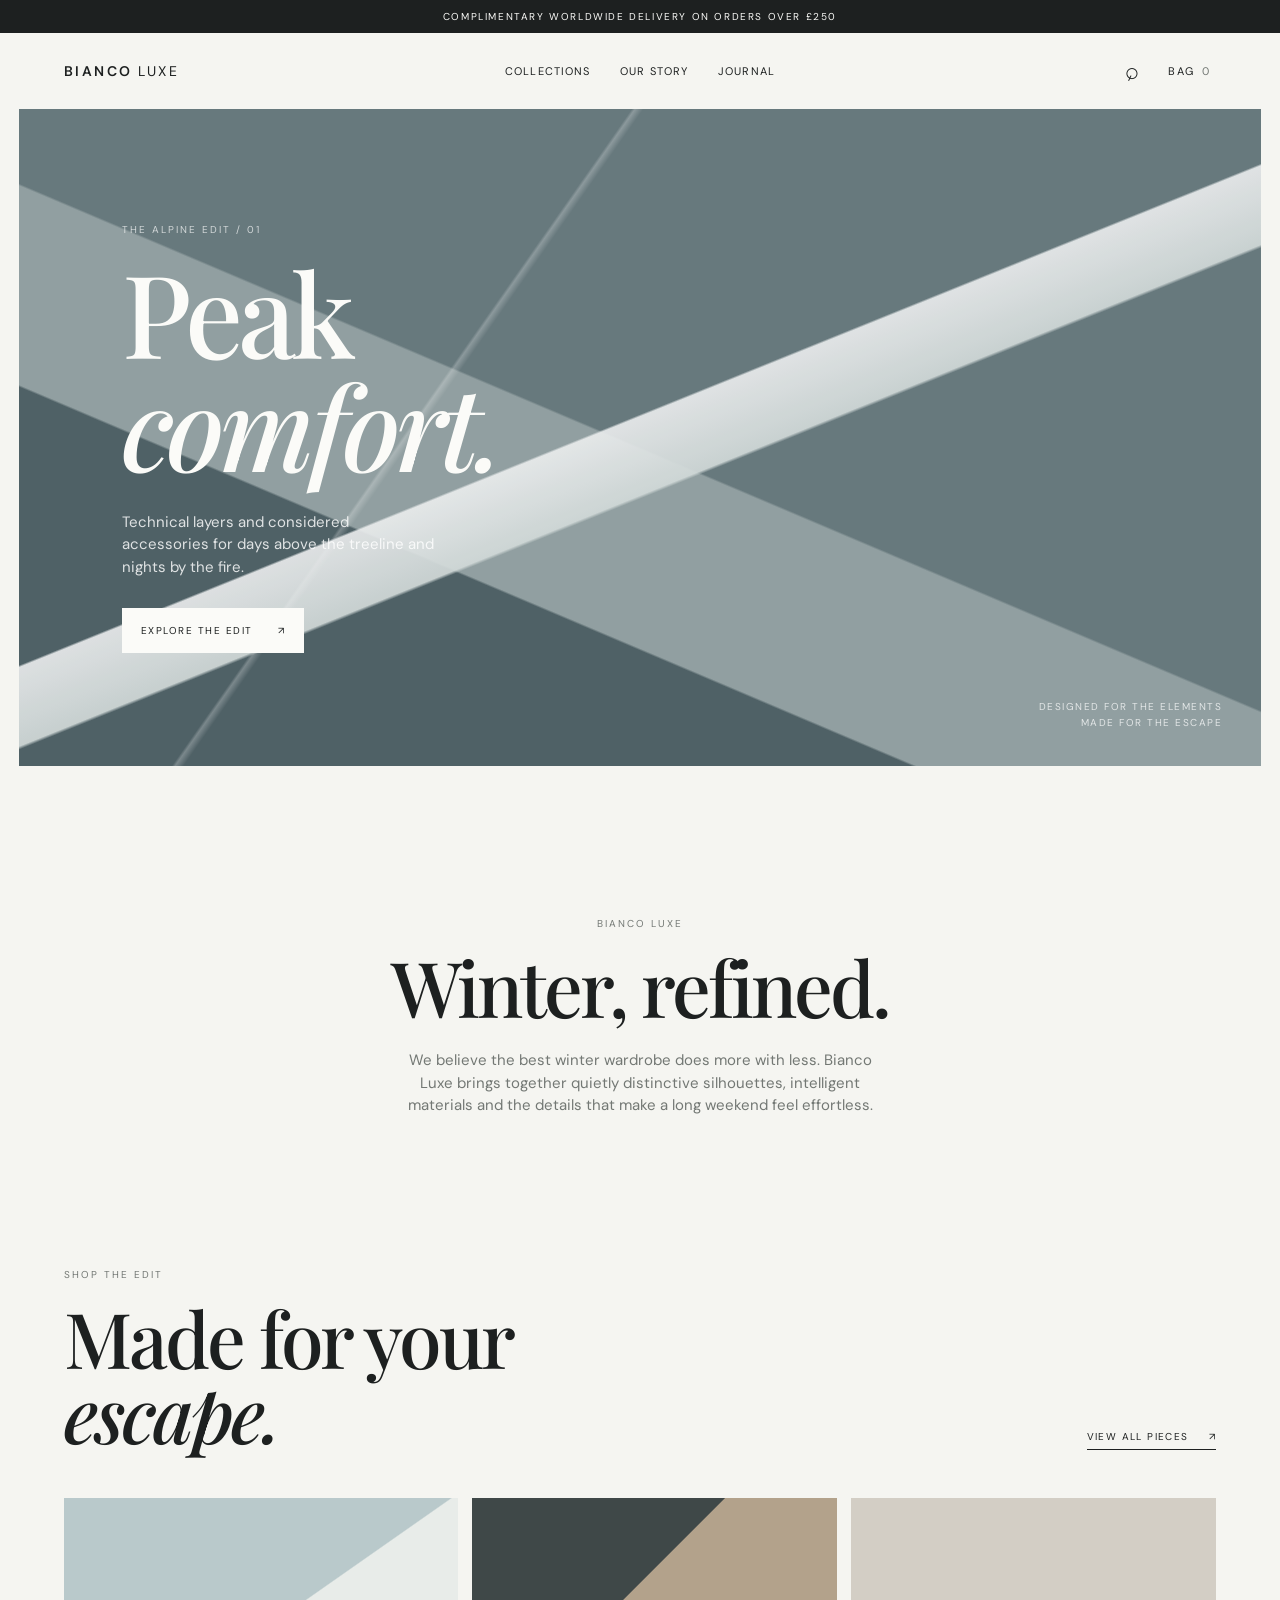
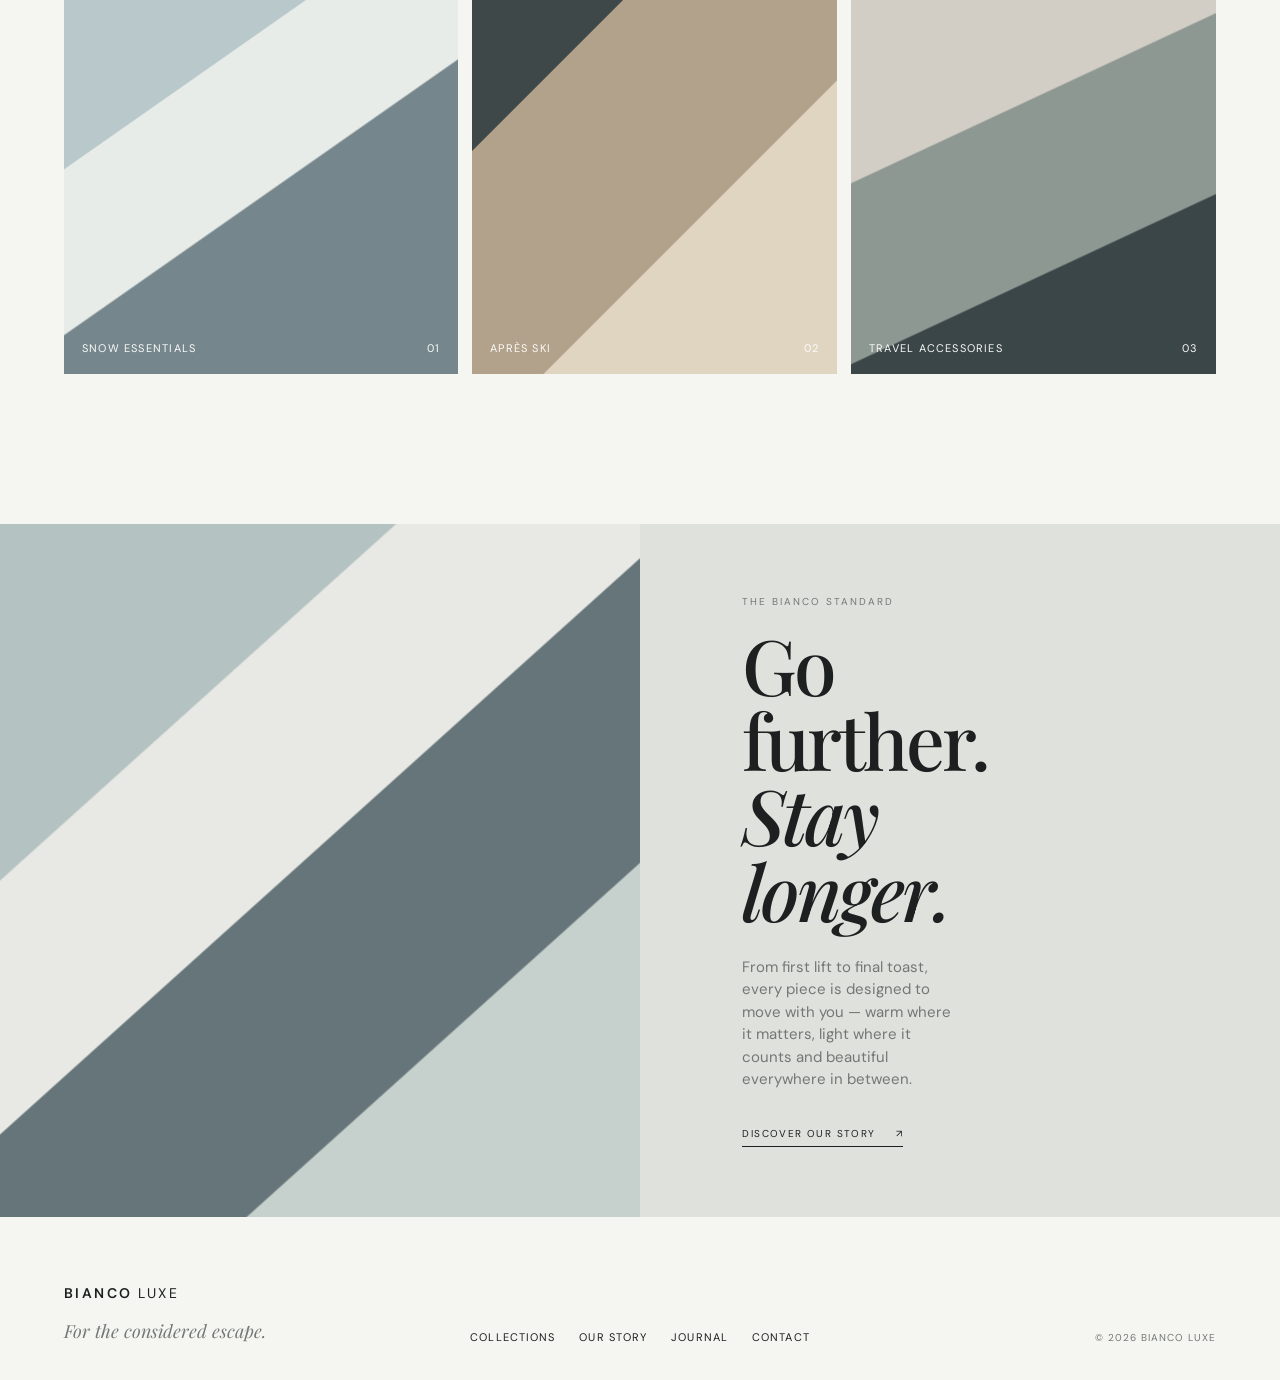
==== index.html @ 036d9ac2 "Add files via upload" ====
<!doctype html>
<html lang="en">
<head>
  <meta charset="utf-8">
  <meta name="viewport" content="width=device-width, initial-scale=1">
  <meta name="description" content="Bianco Luxe — elevated clothing and accessories for winter escapes.">
  <title>Bianco Luxe | The Alpine Edit</title>
  <link rel="preconnect" href="https://fonts.googleapis.com">
  <link rel="preconnect" href="https://fonts.gstatic.com" crossorigin>
  <link href="https://fonts.googleapis.com/css2?family=DM+Sans:wght@400;500;600&family=Playfair+Display:ital,wght@0,500;0,600;1,500&display=swap" rel="stylesheet">
  <link rel="stylesheet" href="styles.css">
</head>
<body>
  <div class="announcement">Complimentary worldwide delivery on orders over £250</div>

  <header class="site-header">
    <a class="wordmark" href="/" aria-label="Bianco Luxe home">BIANCO <span>LUXE</span></a>
    <nav class="main-nav" aria-label="Main navigation">
      <a href="#collections">Collections</a>
      <a href="#story">Our story</a>
      <a href="#journal">Journal</a>
    </nav>
    <div class="header-actions">
      <button class="icon-button" type="button" aria-label="Search">⌕</button>
      <button class="bag-button" type="button">Bag <span>0</span></button>
    </div>
  </header>

  <main>
    <section class="hero">
      <div class="hero-content">
        <p class="eyebrow">The Alpine Edit / 01</p>
        <h1>Peak<br><em>comfort.</em></h1>
        <p class="hero-copy">Technical layers and considered accessories for days above the treeline and nights by the fire.</p>
        <a class="button button-light" href="#collections">Explore the edit <span>↗</span></a>
      </div>
      <div class="hero-art" aria-label="Abstract alpine landscape"></div>
      <p class="hero-caption">Designed for the elements<br>Made for the escape</p>
    </section>

    <section class="intro" id="story">
      <p class="eyebrow">Bianco Luxe</p>
      <h2>Winter, refined.</h2>
      <p>We believe the best winter wardrobe does more with less. Bianco Luxe brings together quietly distinctive silhouettes, intelligent materials and the details that make a long weekend feel effortless.</p>
    </section>

    <section class="collections" id="collections">
      <div class="section-heading">
        <div>
          <p class="eyebrow">Shop the edit</p>
          <h2>Made for your<br><em>escape.</em></h2>
        </div>
        <a class="text-link" href="#collections">View all pieces <span>↗</span></a>
      </div>
      <div class="collection-grid">
        <a class="collection-card collection-card--snow" href="outerwear.html">
          <div class="card-art card-art--snow"></div>
          <div class="card-footer"><span>Snow essentials</span><span>01</span></div>
        </a>
        <a class="collection-card collection-card--lodge" href="outerwear.html">
          <div class="card-art card-art--lodge"></div>
          <div class="card-footer"><span>Après ski</span><span>02</span></div>
        </a>
        <a class="collection-card collection-card--travel" href="#collections">
          <div class="card-art card-art--travel"></div>
          <div class="card-footer"><span>Travel accessories</span><span>03</span></div>
        </a>
      </div>
    </section>

    <section class="statement" id="journal">
      <div class="statement-image"></div>
      <div class="statement-copy">
        <p class="eyebrow">The Bianco standard</p>
        <h2>Go further.<br><em>Stay longer.</em></h2>
        <p>From first lift to final toast, every piece is designed to move with you — warm where it matters, light where it counts and beautiful everywhere in between.</p>
        <a class="text-link" href="#story">Discover our story <span>↗</span></a>
      </div>
    </section>
  </main>

  <footer class="site-footer">
    <div>
      <a class="wordmark" href="/">BIANCO <span>LUXE</span></a>
      <p class="footer-note">For the considered escape.</p>
    </div>
    <div class="footer-links">
      <a href="#collections">Collections</a>
      <a href="#story">Our story</a>
      <a href="#journal">Journal</a>
      <a href="mailto:hello@biancoluxe.com">Contact</a>
    </div>
    <p class="copyright">© 2026 Bianco Luxe</p>
  </footer>
</body>
</html>
---- styles.css ----
:root {
  --ink: #1d2020;
  --muted: #737874;
  --paper: #f5f5f1;
  --line: rgba(29, 32, 32, .16);
  --white: #fbfbf8;
}

* { box-sizing: border-box; }
html { scroll-behavior: smooth; }
body {
  margin: 0;
  color: var(--ink);
  background: var(--paper);
  font-family: "DM Sans", sans-serif;
  font-size: 15px;
  line-height: 1.5;
}
a { color: inherit; text-decoration: none; }
button { color: inherit; font: inherit; }

.announcement {
  padding: 9px 24px;
  color: var(--white);
  background: var(--ink);
  font-size: 10px;
  letter-spacing: .16em;
  text-align: center;
  text-transform: uppercase;
}
.site-header {
  display: grid;
  grid-template-columns: 1fr auto 1fr;
  align-items: center;
  gap: 24px;
  padding: 25px 5vw;
}
.wordmark { font-size: 14px; font-weight: 600; letter-spacing: .17em; }
.wordmark span { font-weight: 400; }
.main-nav { display: flex; gap: 30px; }
.main-nav a, .footer-links a, .bag-button {
  font-size: 11px;
  letter-spacing: .1em;
  text-transform: uppercase;
}
.main-nav a:hover, .footer-links a:hover, .text-link:hover { opacity: .55; }
.header-actions { display: flex; justify-content: flex-end; align-items: center; gap: 18px; }
.icon-button, .bag-button { border: 0; background: none; cursor: pointer; }
.icon-button { font-size: 24px; line-height: 1; transform: rotate(-20deg); }
.bag-button span { margin-left: 4px; color: var(--muted); }

.hero {
  position: relative;
  display: flex;
  min-height: 73vh;
  margin: 0 1.5vw;
  overflow: hidden;
  color: var(--white);
  background: #637278;
}
.hero-content {
  position: relative;
  z-index: 1;
  align-self: center;
  width: min(440px, 48%);
  margin-left: 8vw;
}
.eyebrow {
  margin: 0 0 18px;
  color: var(--muted);
  font-size: 10px;
  letter-spacing: .2em;
  text-transform: uppercase;
}
.hero .eyebrow { color: rgba(255,255,255,.7); }
h1, h2 { margin: 0; font-family: "Playfair Display", serif; font-weight: 500; line-height: .98; }
h1 { font-size: clamp(64px, 9vw, 138px); letter-spacing: -.045em; }
h1 em, h2 em { font-weight: 500; }
.hero-copy { max-width: 315px; margin: 30px 0; color: rgba(255,255,255,.82); }
.button {
  display: inline-flex;
  align-items: center;
  gap: 25px;
  padding: 15px 19px;
  font-size: 10px;
  letter-spacing: .15em;
  text-transform: uppercase;
}
.button-light { color: var(--ink); background: var(--white); }
.button-light:hover { background: #dfe4df; }
.hero-art, .statement-image, .card-art { background-color: #849197; }
.hero-art {
  position: absolute;
  inset: 0;
  background:
    linear-gradient(125deg, transparent 36%, rgba(255,255,255,.28) 36.2%, transparent 36.7%),
    linear-gradient(158deg, transparent 48%, rgba(255,255,255,.9) 48.2%, rgba(225,232,230,.92) 55%, transparent 55.3%),
    linear-gradient(23deg, #4d5f64 0 32%, #98a6a7 32.2% 49%, #687a7e 49.2% 100%);
  opacity: .88;
}
.hero-caption { position: absolute; right: 3vw; bottom: 25px; color: rgba(255,255,255,.74); font-size: 10px; letter-spacing: .15em; line-height: 1.6; text-align: right; text-transform: uppercase; }

.collection-hero { display: flex; justify-content: space-between; align-items: end; gap: 60px; padding: 100px 8vw 95px; background: #dfe4e0; }
.collection-hero h1 { font-size: clamp(64px, 10vw, 142px); }
.collection-hero > p { max-width: 290px; margin: 0 0 7px; color: var(--muted); }
.shop-toolbar { display: grid; grid-template-columns: 1fr auto 1fr; align-items: center; gap: 20px; padding: 22px 5vw; border-bottom: 1px solid var(--line); }
.shop-toolbar p { margin: 0; font-size: 11px; letter-spacing: .12em; text-transform: uppercase; }
.shop-toolbar p span { color: var(--muted); }
.filter-links { display: flex; gap: 22px; }
.filter-links a, .sort-button { padding: 0 0 4px; border: 0; border-bottom: 1px solid transparent; background: none; color: var(--muted); cursor: pointer; font-size: 10px; letter-spacing: .13em; text-transform: uppercase; }
.filter-links a:hover, .filter-links a.is-active { border-color: var(--ink); color: var(--ink); }
.sort-button { justify-self: end; }
.sort-button span { margin-left: 8px; color: var(--ink); }
.product-grid { display: grid; grid-template-columns: repeat(3, 1fr); gap: 42px 14px; padding: 60px 5vw 120px; }
.product-image { display: block; aspect-ratio: 4 / 5; background-color: #c3cecc; transition: transform .55s ease; }
.product-image:hover { transform: scale(.985); }
.product-image--ice { background: linear-gradient(140deg, #9eaeb0 0 30%, #e4e9e6 30.2% 62%, #6b7a7c 62.2%); }
.product-image--black { background: linear-gradient(145deg, #303837 0 33%, #111817 33.2% 62%, #c1c9c1 62.2%); }
.product-image--olive { background: linear-gradient(140deg, #829083 0 34%, #c8c7b8 34.2% 59%, #4f5a4f 59.2%); }
.product-image--sand { background: linear-gradient(135deg, #d6caba 0 38%, #f0ede4 38.2% 63%, #9b8f7e 63.2%); }
.product-image--slate { background: linear-gradient(145deg, #687b7e 0 33%, #c4d1ce 33.2% 54%, #364344 54.2%); }
.product-image--cream { background: linear-gradient(140deg, #e4e1d6 0 42%, #b3b8ae 42.2% 65%, #555e5b 65.2%); }
.product-meta { display: flex; justify-content: space-between; align-items: start; gap: 12px; padding-top: 15px; }
.product-category, .product-note { margin: 0; color: var(--muted); font-size: 10px; letter-spacing: .1em; text-transform: uppercase; }
.product-meta h2 { margin-top: 5px; font-family: "DM Sans", sans-serif; font-size: 15px; font-weight: 500; letter-spacing: .02em; line-height: 1.2; }
.product-price { margin: 3px 0 0; font-size: 12px; }
.product-note { margin-top: 7px; font-size: 9px; }
.collection-note { display: grid; grid-template-columns: 1fr 1fr 1fr; gap: 30px; padding: 90px 8vw; background: var(--ink); color: var(--white); }
.collection-note .eyebrow { color: rgba(255,255,255,.55); }
.collection-note h2 { grid-column: 1 / 3; font-size: clamp(44px, 6vw, 80px); }
.collection-note > p:last-child { align-self: end; max-width: 280px; margin: 0; color: rgba(255,255,255,.68); }

.intro { max-width: 590px; margin: 0 auto; padding: 150px 24px; text-align: center; }
h2 { font-size: clamp(46px, 6vw, 82px); letter-spacing: -.04em; }
.intro h2 { margin-bottom: 25px; }
.intro p:last-child { max-width: 470px; margin: 0 auto; color: var(--muted); }

.collections { padding: 0 5vw 150px; }
.section-heading { display: flex; justify-content: space-between; align-items: end; margin-bottom: 48px; }
.text-link { display: inline-flex; gap: 20px; padding-bottom: 5px; border-bottom: 1px solid var(--ink); font-size: 10px; letter-spacing: .14em; text-transform: uppercase; }
.collection-grid { display: grid; grid-template-columns: 1.08fr 1fr 1fr; gap: 14px; }
.collection-card { min-height: 475px; overflow: hidden; background: #d4d8d4; }
.card-art { height: 100%; min-height: 475px; transition: transform .7s ease; }
.collection-card:hover .card-art { transform: scale(1.035); }
.card-art--snow { background: linear-gradient(145deg, #b9c9cb 0 36%, #e8ece9 36.2% 58%, #75868d 58.3%); }
.card-art--lodge { background: linear-gradient(135deg, #3f4848 0 30%, #b3a28b 30.2% 65%, #e0d5c1 65.2%); }
.card-art--travel { background: linear-gradient(155deg, #d3cec5 0 44%, #8d9893 44.3% 72%, #3a4647 72.3%); }
.card-footer { position: relative; display: flex; justify-content: space-between; margin-top: -52px; padding: 18px; color: var(--white); font-size: 11px; letter-spacing: .11em; text-transform: uppercase; }

.statement { display: grid; grid-template-columns: 1fr 1fr; min-height: 650px; background: #dfe1dd; }
.statement-image { background: linear-gradient(138deg, #b5c2c2 0 28%, #e8e9e4 28.2% 48%, #657579 48.2% 72%, #c6d0cc 72.2%); }
.statement-copy { align-self: center; max-width: 420px; padding: 70px 8vw; }
.statement-copy h2 { margin-bottom: 28px; }
.statement-copy p:not(.eyebrow) { margin: 0 0 30px; color: var(--muted); }

.site-footer { display: grid; grid-template-columns: 1fr auto 1fr; align-items: end; gap: 30px; padding: 65px 5vw 35px; }
.footer-note { margin: 14px 0 0; color: var(--muted); font-family: "Playfair Display", serif; font-size: 18px; font-style: italic; }
.footer-links { display: flex; gap: 24px; }
.copyright { margin: 0; color: var(--muted); font-size: 10px; letter-spacing: .1em; text-align: right; text-transform: uppercase; }

@media (max-width: 700px) {
  .site-header { grid-template-columns: 1fr auto; }
  .main-nav { grid-column: 1 / -1; grid-row: 2; justify-content: space-between; gap: 10px; padding-top: 8px; border-top: 1px solid var(--line); }
  .hero { min-height: 680px; margin: 0; }
  .hero-content { align-self: end; width: auto; margin: 0 8vw 80px; }
  .hero-art { opacity: .65; }
  .hero-caption { display: none; }
  .collection-hero { display: block; padding: 75px 8vw 65px; }
  .collection-hero > p { margin-top: 35px; }
  .shop-toolbar { display: flex; flex-wrap: wrap; justify-content: space-between; }
  .filter-links { order: 3; width: 100%; justify-content: space-between; padding-top: 12px; border-top: 1px solid var(--line); }
  .sort-button { margin-left: auto; }
  .product-grid { grid-template-columns: repeat(2, 1fr); gap: 35px 10px; padding: 40px 20px 90px; }
  .product-meta { display: block; }
  .product-price { margin-top: 8px; }
  .collection-note { display: block; padding: 75px 8vw; }
  .collection-note h2 { margin-bottom: 35px; }
  .collection-note > p:last-child { max-width: 300px; }
  .intro { padding: 100px 28px; }
  .section-heading { display: block; }
  .section-heading .text-link { margin-top: 25px; }
  .collections { padding: 0 20px 100px; }
  .collection-grid { grid-template-columns: 1fr; gap: 12px; }
  .collection-card, .card-art { min-height: 330px; }
  .statement { grid-template-columns: 1fr; }
  .statement-image { min-height: 360px; }
  .statement-copy { padding: 70px 12vw 90px; }
  .site-footer { display: block; padding: 55px 20px 30px; }
  .footer-links { flex-wrap: wrap; margin: 45px 0 30px; }
  .copyright { text-align: left; }
}
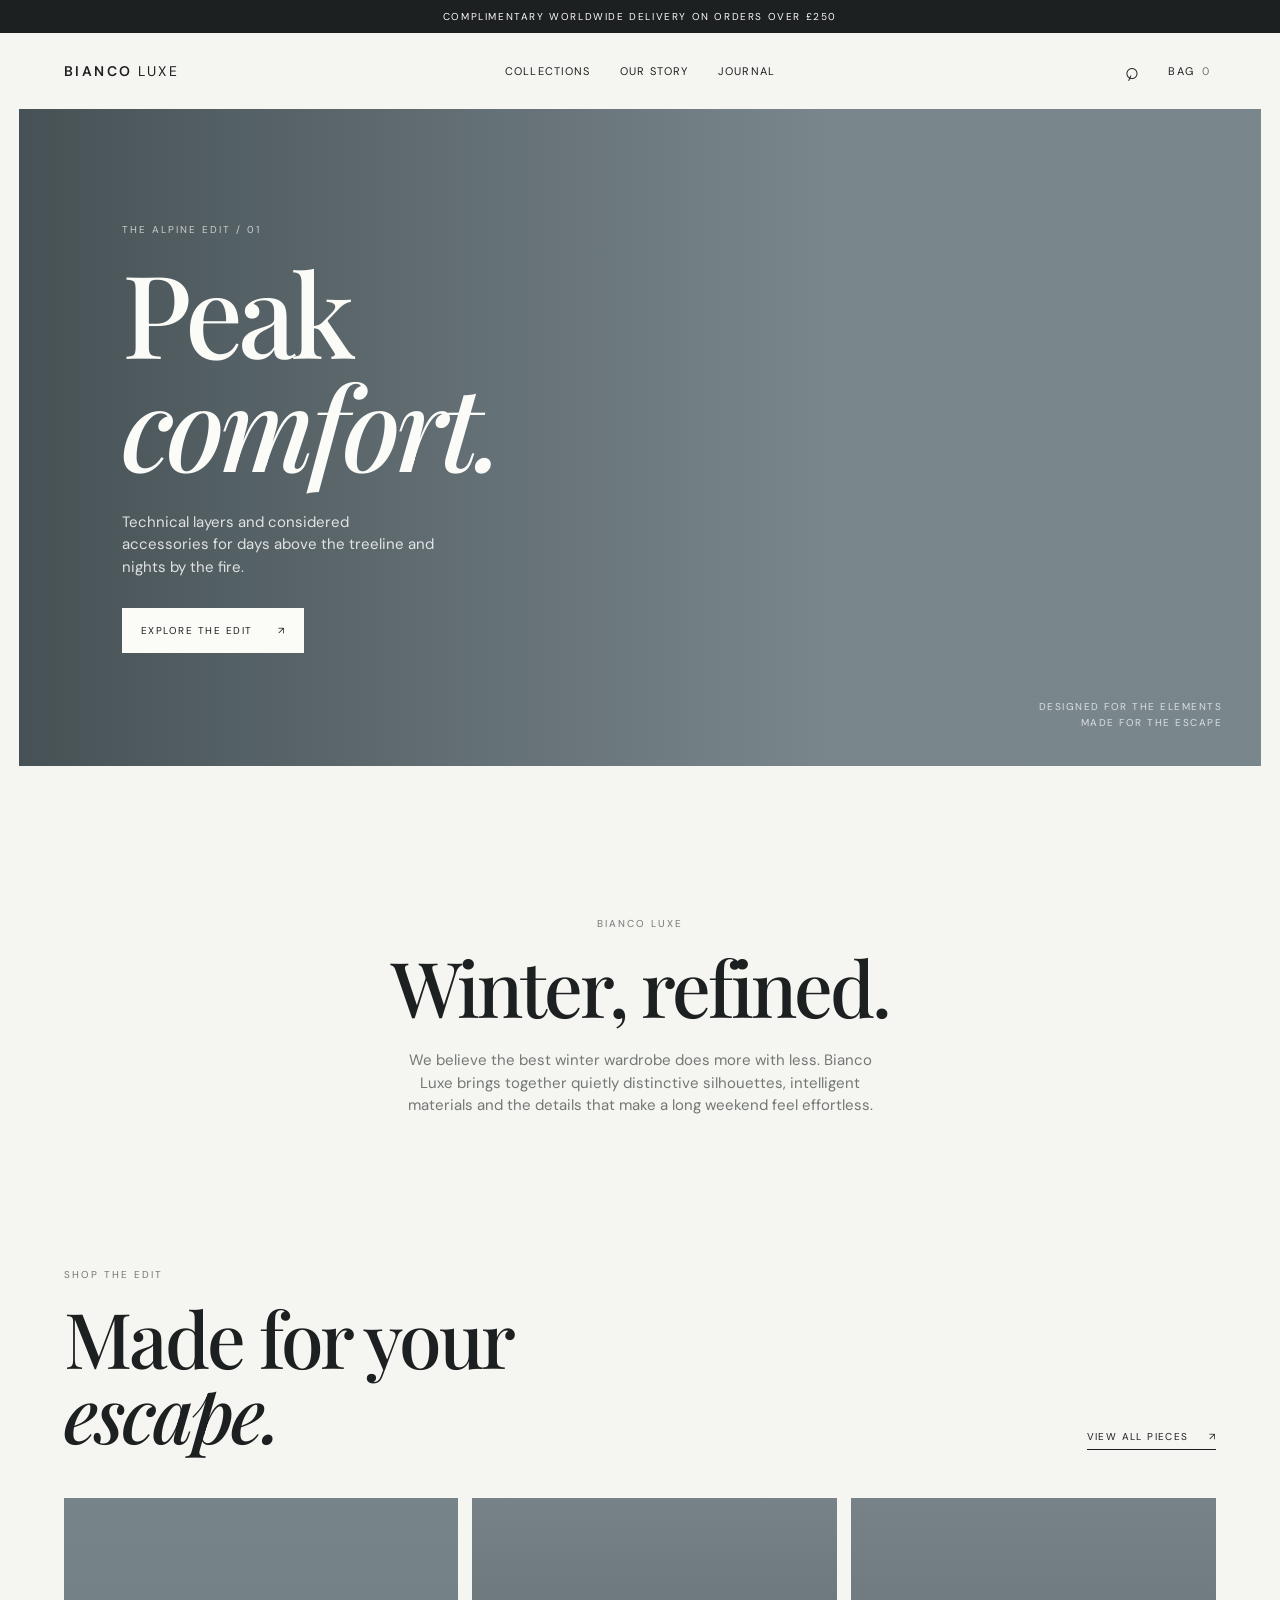
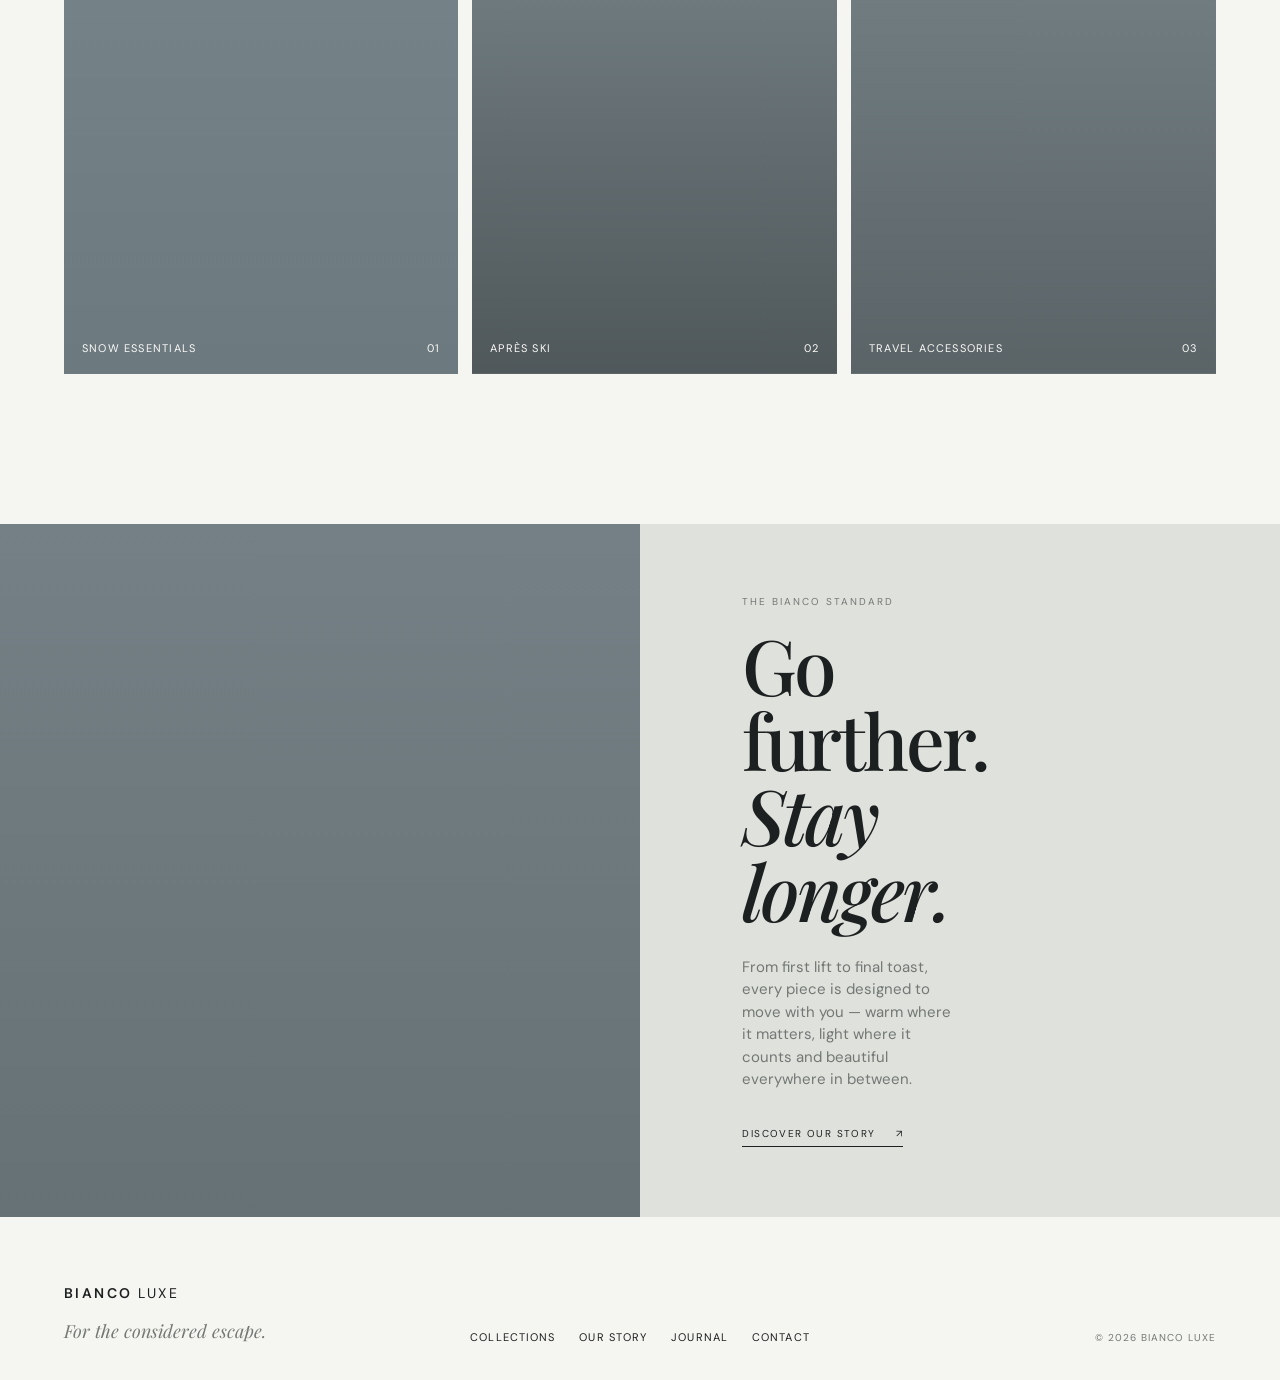
==== commit 107fc4d8: "Create Bianco Luxe alpine storefront Add the luxury winter-sports homepage, unified ski and snowboar" ====
--- a/index.html
+++ b/index.html
@@ -1,96 +1,96 @@
-<!doctype html>
-<html lang="en">
-<head>
-  <meta charset="utf-8">
-  <meta name="viewport" content="width=device-width, initial-scale=1">
-  <meta name="description" content="Bianco Luxe — elevated clothing and accessories for winter escapes.">
-  <title>Bianco Luxe | The Alpine Edit</title>
-  <link rel="preconnect" href="https://fonts.googleapis.com">
-  <link rel="preconnect" href="https://fonts.gstatic.com" crossorigin>
-  <link href="https://fonts.googleapis.com/css2?family=DM+Sans:wght@400;500;600&family=Playfair+Display:ital,wght@0,500;0,600;1,500&display=swap" rel="stylesheet">
-  <link rel="stylesheet" href="styles.css">
-</head>
-<body>
-  <div class="announcement">Complimentary worldwide delivery on orders over £250</div>
-
-  <header class="site-header">
-    <a class="wordmark" href="/" aria-label="Bianco Luxe home">BIANCO <span>LUXE</span></a>
-    <nav class="main-nav" aria-label="Main navigation">
-      <a href="#collections">Collections</a>
-      <a href="#story">Our story</a>
-      <a href="#journal">Journal</a>
-    </nav>
-    <div class="header-actions">
-      <button class="icon-button" type="button" aria-label="Search">⌕</button>
-      <button class="bag-button" type="button">Bag <span>0</span></button>
-    </div>
-  </header>
-
-  <main>
-    <section class="hero">
-      <div class="hero-content">
-        <p class="eyebrow">The Alpine Edit / 01</p>
-        <h1>Peak<br><em>comfort.</em></h1>
-        <p class="hero-copy">Technical layers and considered accessories for days above the treeline and nights by the fire.</p>
-        <a class="button button-light" href="#collections">Explore the edit <span>↗</span></a>
-      </div>
-      <div class="hero-art" aria-label="Abstract alpine landscape"></div>
-      <p class="hero-caption">Designed for the elements<br>Made for the escape</p>
-    </section>
-
-    <section class="intro" id="story">
-      <p class="eyebrow">Bianco Luxe</p>
-      <h2>Winter, refined.</h2>
-      <p>We believe the best winter wardrobe does more with less. Bianco Luxe brings together quietly distinctive silhouettes, intelligent materials and the details that make a long weekend feel effortless.</p>
-    </section>
-
-    <section class="collections" id="collections">
-      <div class="section-heading">
-        <div>
-          <p class="eyebrow">Shop the edit</p>
-          <h2>Made for your<br><em>escape.</em></h2>
-        </div>
-        <a class="text-link" href="#collections">View all pieces <span>↗</span></a>
-      </div>
-      <div class="collection-grid">
-        <a class="collection-card collection-card--snow" href="outerwear.html">
-          <div class="card-art card-art--snow"></div>
-          <div class="card-footer"><span>Snow essentials</span><span>01</span></div>
-        </a>
-        <a class="collection-card collection-card--lodge" href="outerwear.html">
-          <div class="card-art card-art--lodge"></div>
-          <div class="card-footer"><span>Après ski</span><span>02</span></div>
-        </a>
-        <a class="collection-card collection-card--travel" href="#collections">
-          <div class="card-art card-art--travel"></div>
-          <div class="card-footer"><span>Travel accessories</span><span>03</span></div>
-        </a>
-      </div>
-    </section>
-
-    <section class="statement" id="journal">
-      <div class="statement-image"></div>
-      <div class="statement-copy">
-        <p class="eyebrow">The Bianco standard</p>
-        <h2>Go further.<br><em>Stay longer.</em></h2>
-        <p>From first lift to final toast, every piece is designed to move with you — warm where it matters, light where it counts and beautiful everywhere in between.</p>
-        <a class="text-link" href="#story">Discover our story <span>↗</span></a>
-      </div>
-    </section>
-  </main>
-
-  <footer class="site-footer">
-    <div>
-      <a class="wordmark" href="/">BIANCO <span>LUXE</span></a>
-      <p class="footer-note">For the considered escape.</p>
-    </div>
-    <div class="footer-links">
-      <a href="#collections">Collections</a>
-      <a href="#story">Our story</a>
-      <a href="#journal">Journal</a>
-      <a href="mailto:hello@biancoluxe.com">Contact</a>
-    </div>
-    <p class="copyright">© 2026 Bianco Luxe</p>
-  </footer>
-</body>
-</html>
+<!doctype html>
+<html lang="en">
+<head>
+  <meta charset="utf-8">
+  <meta name="viewport" content="width=device-width, initial-scale=1">
+  <meta name="description" content="Bianco Luxe — elevated clothing and accessories for winter escapes.">
+  <title>Bianco Luxe | The Alpine Edit</title>
+  <link rel="preconnect" href="https://fonts.googleapis.com">
+  <link rel="preconnect" href="https://fonts.gstatic.com" crossorigin>
+  <link href="https://fonts.googleapis.com/css2?family=DM+Sans:wght@400;500;600&family=Playfair+Display:ital,wght@0,500;0,600;1,500&display=swap" rel="stylesheet">
+  <link rel="stylesheet" href="styles.css">
+</head>
+<body>
+  <div class="announcement">Complimentary worldwide delivery on orders over £250</div>
+
+  <header class="site-header">
+    <a class="wordmark" href="/" aria-label="Bianco Luxe home">BIANCO <span>LUXE</span></a>
+    <nav class="main-nav" aria-label="Main navigation">
+      <a href="#collections">Collections</a>
+      <a href="#story">Our story</a>
+      <a href="#journal">Journal</a>
+    </nav>
+    <div class="header-actions">
+      <button class="icon-button" type="button" aria-label="Search">⌕</button>
+      <button class="bag-button" type="button">Bag <span>0</span></button>
+    </div>
+  </header>
+
+  <main>
+    <section class="hero">
+      <div class="hero-content">
+        <p class="eyebrow">The Alpine Edit / 01</p>
+        <h1>Peak<br><em>comfort.</em></h1>
+        <p class="hero-copy">Technical layers and considered accessories for days above the treeline and nights by the fire.</p>
+        <a class="button button-light" href="#collections">Explore the edit <span>↗</span></a>
+      </div>
+      <div class="hero-art" aria-label="Abstract alpine landscape"></div>
+      <p class="hero-caption">Designed for the elements<br>Made for the escape</p>
+    </section>
+
+    <section class="intro" id="story">
+      <p class="eyebrow">Bianco Luxe</p>
+      <h2>Winter, refined.</h2>
+      <p>We believe the best winter wardrobe does more with less. Bianco Luxe brings together quietly distinctive silhouettes, intelligent materials and the details that make a long weekend feel effortless.</p>
+    </section>
+
+    <section class="collections" id="collections">
+      <div class="section-heading">
+        <div>
+          <p class="eyebrow">Shop the edit</p>
+          <h2>Made for your<br><em>escape.</em></h2>
+        </div>
+        <a class="text-link" href="#collections">View all pieces <span>↗</span></a>
+      </div>
+      <div class="collection-grid">
+        <a class="collection-card collection-card--snow" href="outerwear.html">
+          <div class="card-art card-art--snow"></div>
+          <div class="card-footer"><span>Snow essentials</span><span>01</span></div>
+        </a>
+        <a class="collection-card collection-card--lodge" href="outerwear.html">
+          <div class="card-art card-art--lodge"></div>
+          <div class="card-footer"><span>Après ski</span><span>02</span></div>
+        </a>
+        <a class="collection-card collection-card--travel" href="#collections">
+          <div class="card-art card-art--travel"></div>
+          <div class="card-footer"><span>Travel accessories</span><span>03</span></div>
+        </a>
+      </div>
+    </section>
+
+    <section class="statement" id="journal">
+      <div class="statement-image"></div>
+      <div class="statement-copy">
+        <p class="eyebrow">The Bianco standard</p>
+        <h2>Go further.<br><em>Stay longer.</em></h2>
+        <p>From first lift to final toast, every piece is designed to move with you — warm where it matters, light where it counts and beautiful everywhere in between.</p>
+        <a class="text-link" href="#story">Discover our story <span>↗</span></a>
+      </div>
+    </section>
+  </main>
+
+  <footer class="site-footer">
+    <div>
+      <a class="wordmark" href="/">BIANCO <span>LUXE</span></a>
+      <p class="footer-note">For the considered escape.</p>
+    </div>
+    <div class="footer-links">
+      <a href="#collections">Collections</a>
+      <a href="#story">Our story</a>
+      <a href="#journal">Journal</a>
+      <a href="mailto:hello@biancoluxe.com">Contact</a>
+    </div>
+    <p class="copyright">© 2026 Bianco Luxe</p>
+  </footer>
+</body>
+</html>
--- a/styles.css
+++ b/styles.css
@@ -1,191 +1,190 @@
-:root {
-  --ink: #1d2020;
-  --muted: #737874;
-  --paper: #f5f5f1;
-  --line: rgba(29, 32, 32, .16);
-  --white: #fbfbf8;
-}
-
-* { box-sizing: border-box; }
-html { scroll-behavior: smooth; }
-body {
-  margin: 0;
-  color: var(--ink);
-  background: var(--paper);
-  font-family: "DM Sans", sans-serif;
-  font-size: 15px;
-  line-height: 1.5;
-}
-a { color: inherit; text-decoration: none; }
-button { color: inherit; font: inherit; }
-
-.announcement {
-  padding: 9px 24px;
-  color: var(--white);
-  background: var(--ink);
-  font-size: 10px;
-  letter-spacing: .16em;
-  text-align: center;
-  text-transform: uppercase;
-}
-.site-header {
-  display: grid;
-  grid-template-columns: 1fr auto 1fr;
-  align-items: center;
-  gap: 24px;
-  padding: 25px 5vw;
-}
-.wordmark { font-size: 14px; font-weight: 600; letter-spacing: .17em; }
-.wordmark span { font-weight: 400; }
-.main-nav { display: flex; gap: 30px; }
-.main-nav a, .footer-links a, .bag-button {
-  font-size: 11px;
-  letter-spacing: .1em;
-  text-transform: uppercase;
-}
-.main-nav a:hover, .footer-links a:hover, .text-link:hover { opacity: .55; }
-.header-actions { display: flex; justify-content: flex-end; align-items: center; gap: 18px; }
-.icon-button, .bag-button { border: 0; background: none; cursor: pointer; }
-.icon-button { font-size: 24px; line-height: 1; transform: rotate(-20deg); }
-.bag-button span { margin-left: 4px; color: var(--muted); }
-
-.hero {
-  position: relative;
-  display: flex;
-  min-height: 73vh;
-  margin: 0 1.5vw;
-  overflow: hidden;
-  color: var(--white);
-  background: #637278;
-}
-.hero-content {
-  position: relative;
-  z-index: 1;
-  align-self: center;
-  width: min(440px, 48%);
-  margin-left: 8vw;
-}
-.eyebrow {
-  margin: 0 0 18px;
-  color: var(--muted);
-  font-size: 10px;
-  letter-spacing: .2em;
-  text-transform: uppercase;
-}
-.hero .eyebrow { color: rgba(255,255,255,.7); }
-h1, h2 { margin: 0; font-family: "Playfair Display", serif; font-weight: 500; line-height: .98; }
-h1 { font-size: clamp(64px, 9vw, 138px); letter-spacing: -.045em; }
-h1 em, h2 em { font-weight: 500; }
-.hero-copy { max-width: 315px; margin: 30px 0; color: rgba(255,255,255,.82); }
-.button {
-  display: inline-flex;
-  align-items: center;
-  gap: 25px;
-  padding: 15px 19px;
-  font-size: 10px;
-  letter-spacing: .15em;
-  text-transform: uppercase;
-}
-.button-light { color: var(--ink); background: var(--white); }
-.button-light:hover { background: #dfe4df; }
-.hero-art, .statement-image, .card-art { background-color: #849197; }
-.hero-art {
-  position: absolute;
-  inset: 0;
-  background:
-    linear-gradient(125deg, transparent 36%, rgba(255,255,255,.28) 36.2%, transparent 36.7%),
-    linear-gradient(158deg, transparent 48%, rgba(255,255,255,.9) 48.2%, rgba(225,232,230,.92) 55%, transparent 55.3%),
-    linear-gradient(23deg, #4d5f64 0 32%, #98a6a7 32.2% 49%, #687a7e 49.2% 100%);
-  opacity: .88;
-}
-.hero-caption { position: absolute; right: 3vw; bottom: 25px; color: rgba(255,255,255,.74); font-size: 10px; letter-spacing: .15em; line-height: 1.6; text-align: right; text-transform: uppercase; }
-
-.collection-hero { display: flex; justify-content: space-between; align-items: end; gap: 60px; padding: 100px 8vw 95px; background: #dfe4e0; }
-.collection-hero h1 { font-size: clamp(64px, 10vw, 142px); }
-.collection-hero > p { max-width: 290px; margin: 0 0 7px; color: var(--muted); }
-.shop-toolbar { display: grid; grid-template-columns: 1fr auto 1fr; align-items: center; gap: 20px; padding: 22px 5vw; border-bottom: 1px solid var(--line); }
-.shop-toolbar p { margin: 0; font-size: 11px; letter-spacing: .12em; text-transform: uppercase; }
-.shop-toolbar p span { color: var(--muted); }
-.filter-links { display: flex; gap: 22px; }
-.filter-links a, .sort-button { padding: 0 0 4px; border: 0; border-bottom: 1px solid transparent; background: none; color: var(--muted); cursor: pointer; font-size: 10px; letter-spacing: .13em; text-transform: uppercase; }
-.filter-links a:hover, .filter-links a.is-active { border-color: var(--ink); color: var(--ink); }
-.sort-button { justify-self: end; }
-.sort-button span { margin-left: 8px; color: var(--ink); }
-.product-grid { display: grid; grid-template-columns: repeat(3, 1fr); gap: 42px 14px; padding: 60px 5vw 120px; }
-.product-image { display: block; aspect-ratio: 4 / 5; background-color: #c3cecc; transition: transform .55s ease; }
-.product-image:hover { transform: scale(.985); }
-.product-image--ice { background: linear-gradient(140deg, #9eaeb0 0 30%, #e4e9e6 30.2% 62%, #6b7a7c 62.2%); }
-.product-image--black { background: linear-gradient(145deg, #303837 0 33%, #111817 33.2% 62%, #c1c9c1 62.2%); }
-.product-image--olive { background: linear-gradient(140deg, #829083 0 34%, #c8c7b8 34.2% 59%, #4f5a4f 59.2%); }
-.product-image--sand { background: linear-gradient(135deg, #d6caba 0 38%, #f0ede4 38.2% 63%, #9b8f7e 63.2%); }
-.product-image--slate { background: linear-gradient(145deg, #687b7e 0 33%, #c4d1ce 33.2% 54%, #364344 54.2%); }
-.product-image--cream { background: linear-gradient(140deg, #e4e1d6 0 42%, #b3b8ae 42.2% 65%, #555e5b 65.2%); }
-.product-meta { display: flex; justify-content: space-between; align-items: start; gap: 12px; padding-top: 15px; }
-.product-category, .product-note { margin: 0; color: var(--muted); font-size: 10px; letter-spacing: .1em; text-transform: uppercase; }
-.product-meta h2 { margin-top: 5px; font-family: "DM Sans", sans-serif; font-size: 15px; font-weight: 500; letter-spacing: .02em; line-height: 1.2; }
-.product-price { margin: 3px 0 0; font-size: 12px; }
-.product-note { margin-top: 7px; font-size: 9px; }
-.collection-note { display: grid; grid-template-columns: 1fr 1fr 1fr; gap: 30px; padding: 90px 8vw; background: var(--ink); color: var(--white); }
-.collection-note .eyebrow { color: rgba(255,255,255,.55); }
-.collection-note h2 { grid-column: 1 / 3; font-size: clamp(44px, 6vw, 80px); }
-.collection-note > p:last-child { align-self: end; max-width: 280px; margin: 0; color: rgba(255,255,255,.68); }
-
-.intro { max-width: 590px; margin: 0 auto; padding: 150px 24px; text-align: center; }
-h2 { font-size: clamp(46px, 6vw, 82px); letter-spacing: -.04em; }
-.intro h2 { margin-bottom: 25px; }
-.intro p:last-child { max-width: 470px; margin: 0 auto; color: var(--muted); }
-
-.collections { padding: 0 5vw 150px; }
-.section-heading { display: flex; justify-content: space-between; align-items: end; margin-bottom: 48px; }
-.text-link { display: inline-flex; gap: 20px; padding-bottom: 5px; border-bottom: 1px solid var(--ink); font-size: 10px; letter-spacing: .14em; text-transform: uppercase; }
-.collection-grid { display: grid; grid-template-columns: 1.08fr 1fr 1fr; gap: 14px; }
-.collection-card { min-height: 475px; overflow: hidden; background: #d4d8d4; }
-.card-art { height: 100%; min-height: 475px; transition: transform .7s ease; }
-.collection-card:hover .card-art { transform: scale(1.035); }
-.card-art--snow { background: linear-gradient(145deg, #b9c9cb 0 36%, #e8ece9 36.2% 58%, #75868d 58.3%); }
-.card-art--lodge { background: linear-gradient(135deg, #3f4848 0 30%, #b3a28b 30.2% 65%, #e0d5c1 65.2%); }
-.card-art--travel { background: linear-gradient(155deg, #d3cec5 0 44%, #8d9893 44.3% 72%, #3a4647 72.3%); }
-.card-footer { position: relative; display: flex; justify-content: space-between; margin-top: -52px; padding: 18px; color: var(--white); font-size: 11px; letter-spacing: .11em; text-transform: uppercase; }
-
-.statement { display: grid; grid-template-columns: 1fr 1fr; min-height: 650px; background: #dfe1dd; }
-.statement-image { background: linear-gradient(138deg, #b5c2c2 0 28%, #e8e9e4 28.2% 48%, #657579 48.2% 72%, #c6d0cc 72.2%); }
-.statement-copy { align-self: center; max-width: 420px; padding: 70px 8vw; }
-.statement-copy h2 { margin-bottom: 28px; }
-.statement-copy p:not(.eyebrow) { margin: 0 0 30px; color: var(--muted); }
-
-.site-footer { display: grid; grid-template-columns: 1fr auto 1fr; align-items: end; gap: 30px; padding: 65px 5vw 35px; }
-.footer-note { margin: 14px 0 0; color: var(--muted); font-family: "Playfair Display", serif; font-size: 18px; font-style: italic; }
-.footer-links { display: flex; gap: 24px; }
-.copyright { margin: 0; color: var(--muted); font-size: 10px; letter-spacing: .1em; text-align: right; text-transform: uppercase; }
-
-@media (max-width: 700px) {
-  .site-header { grid-template-columns: 1fr auto; }
-  .main-nav { grid-column: 1 / -1; grid-row: 2; justify-content: space-between; gap: 10px; padding-top: 8px; border-top: 1px solid var(--line); }
-  .hero { min-height: 680px; margin: 0; }
-  .hero-content { align-self: end; width: auto; margin: 0 8vw 80px; }
-  .hero-art { opacity: .65; }
-  .hero-caption { display: none; }
-  .collection-hero { display: block; padding: 75px 8vw 65px; }
-  .collection-hero > p { margin-top: 35px; }
-  .shop-toolbar { display: flex; flex-wrap: wrap; justify-content: space-between; }
-  .filter-links { order: 3; width: 100%; justify-content: space-between; padding-top: 12px; border-top: 1px solid var(--line); }
-  .sort-button { margin-left: auto; }
-  .product-grid { grid-template-columns: repeat(2, 1fr); gap: 35px 10px; padding: 40px 20px 90px; }
-  .product-meta { display: block; }
-  .product-price { margin-top: 8px; }
-  .collection-note { display: block; padding: 75px 8vw; }
-  .collection-note h2 { margin-bottom: 35px; }
-  .collection-note > p:last-child { max-width: 300px; }
-  .intro { padding: 100px 28px; }
-  .section-heading { display: block; }
-  .section-heading .text-link { margin-top: 25px; }
-  .collections { padding: 0 20px 100px; }
-  .collection-grid { grid-template-columns: 1fr; gap: 12px; }
-  .collection-card, .card-art { min-height: 330px; }
-  .statement { grid-template-columns: 1fr; }
-  .statement-image { min-height: 360px; }
-  .statement-copy { padding: 70px 12vw 90px; }
-  .site-footer { display: block; padding: 55px 20px 30px; }
-  .footer-links { flex-wrap: wrap; margin: 45px 0 30px; }
-  .copyright { text-align: left; }
-}
+:root {
+  --ink: #1d2020;
+  --muted: #737874;
+  --paper: #f5f5f1;
+  --line: rgba(29, 32, 32, .16);
+  --white: #fbfbf8;
+}
+
+* { box-sizing: border-box; }
+html { scroll-behavior: smooth; }
+body {
+  margin: 0;
+  color: var(--ink);
+  background: var(--paper);
+  font-family: "DM Sans", sans-serif;
+  font-size: 15px;
+  line-height: 1.5;
+}
+a { color: inherit; text-decoration: none; }
+button { color: inherit; font: inherit; }
+
+.announcement {
+  padding: 9px 24px;
+  color: var(--white);
+  background: var(--ink);
+  font-size: 10px;
+  letter-spacing: .16em;
+  text-align: center;
+  text-transform: uppercase;
+}
+.site-header {
+  display: grid;
+  grid-template-columns: 1fr auto 1fr;
+  align-items: center;
+  gap: 24px;
+  padding: 25px 5vw;
+}
+.wordmark { font-size: 14px; font-weight: 600; letter-spacing: .17em; }
+.wordmark span { font-weight: 400; }
+.main-nav { display: flex; gap: 30px; }
+.main-nav a, .footer-links a, .bag-button {
+  font-size: 11px;
+  letter-spacing: .1em;
+  text-transform: uppercase;
+}
+.main-nav a:hover, .footer-links a:hover, .text-link:hover { opacity: .55; }
+.header-actions { display: flex; justify-content: flex-end; align-items: center; gap: 18px; }
+.icon-button, .bag-button { border: 0; background: none; cursor: pointer; }
+.icon-button { font-size: 24px; line-height: 1; transform: rotate(-20deg); }
+.bag-button span { margin-left: 4px; color: var(--muted); }
+
+.hero {
+  position: relative;
+  display: flex;
+  min-height: 73vh;
+  margin: 0 1.5vw;
+  overflow: hidden;
+  color: var(--white);
+  background: #637278;
+}
+.hero-content {
+  position: relative;
+  z-index: 1;
+  align-self: center;
+  width: min(440px, 48%);
+  margin-left: 8vw;
+}
+.eyebrow {
+  margin: 0 0 18px;
+  color: var(--muted);
+  font-size: 10px;
+  letter-spacing: .2em;
+  text-transform: uppercase;
+}
+.hero .eyebrow { color: rgba(255,255,255,.7); }
+h1, h2 { margin: 0; font-family: "Playfair Display", serif; font-weight: 500; line-height: .98; }
+h1 { font-size: clamp(64px, 9vw, 138px); letter-spacing: -.045em; }
+h1 em, h2 em { font-weight: 500; }
+.hero-copy { max-width: 315px; margin: 30px 0; color: rgba(255,255,255,.82); }
+.button {
+  display: inline-flex;
+  align-items: center;
+  gap: 25px;
+  padding: 15px 19px;
+  font-size: 10px;
+  letter-spacing: .15em;
+  text-transform: uppercase;
+}
+.button-light { color: var(--ink); background: var(--white); }
+.button-light:hover { background: #dfe4df; }
+.hero-art, .statement-image, .card-art { background-color: #849197; background-position: center; background-size: cover; }
+.hero-art {
+  position: absolute;
+  inset: 0;
+  background-image:
+    linear-gradient(90deg, rgba(18, 27, 29, .55), rgba(18, 27, 29, .08) 65%),
+    url("https://images.unsplash.com/photo-1506744038136-46273834b3fb?auto=format&fit=crop&w=2200&q=88");
+  opacity: .94;
+}
+.hero-caption { position: absolute; right: 3vw; bottom: 25px; color: rgba(255,255,255,.74); font-size: 10px; letter-spacing: .15em; line-height: 1.6; text-align: right; text-transform: uppercase; }
+
+.collection-hero { display: flex; justify-content: space-between; align-items: end; gap: 60px; padding: 100px 8vw 95px; background: #dfe4e0; }
+.collection-hero h1 { font-size: clamp(64px, 10vw, 142px); }
+.collection-hero > p { max-width: 290px; margin: 0 0 7px; color: var(--muted); }
+.shop-toolbar { display: grid; grid-template-columns: 1fr auto 1fr; align-items: center; gap: 20px; padding: 22px 5vw; border-bottom: 1px solid var(--line); }
+.shop-toolbar p { margin: 0; font-size: 11px; letter-spacing: .12em; text-transform: uppercase; }
+.shop-toolbar p span { color: var(--muted); }
+.filter-links { display: flex; gap: 22px; }
+.filter-links a, .sort-button { padding: 0 0 4px; border: 0; border-bottom: 1px solid transparent; background: none; color: var(--muted); cursor: pointer; font-size: 10px; letter-spacing: .13em; text-transform: uppercase; }
+.filter-links a:hover, .filter-links a.is-active { border-color: var(--ink); color: var(--ink); }
+.sort-button { justify-self: end; }
+.sort-button span { margin-left: 8px; color: var(--ink); }
+.product-grid { display: grid; grid-template-columns: repeat(3, 1fr); gap: 42px 14px; padding: 60px 5vw 120px; }
+.product-image { display: block; aspect-ratio: 4 / 5; background-color: #c3cecc; transition: transform .55s ease; }
+.product-image:hover { transform: scale(.985); }
+.product-image--ice { background-image: linear-gradient(rgba(25, 38, 39, .08), rgba(25, 38, 39, .25)), url("https://images.unsplash.com/photo-1506744038136-46273834b3fb?auto=format&fit=crop&w=1200&q=84"); }
+.product-image--black { background-image: linear-gradient(rgba(10, 15, 15, .15), rgba(10, 15, 15, .4)), url("https://images.pexels.com/photos/30599375/pexels-photo-30599375.jpeg?auto=compress&cs=tinysrgb&w=1200"); }
+.product-image--olive { background-image: linear-gradient(rgba(35, 45, 35, .12), rgba(35, 45, 35, .35)), url("https://images.pexels.com/photos/31518393/pexels-photo-31518393.jpeg?auto=compress&cs=tinysrgb&w=1200"); }
+.product-image--sand { background-image: linear-gradient(rgba(60, 47, 35, .06), rgba(60, 47, 35, .3)), url("https://images.pexels.com/photos/848618/pexels-photo-848618.jpeg?auto=compress&cs=tinysrgb&w=1200"); }
+.product-image--slate { background-image: linear-gradient(rgba(20, 30, 31, .12), rgba(20, 30, 31, .4)), url("https://images.unsplash.com/photo-1486911278844-a81c5267e227?auto=format&fit=crop&w=1200&q=84"); }
+.product-image--cream { background-image: linear-gradient(rgba(75, 72, 63, .05), rgba(75, 72, 63, .28)), url("https://images.unsplash.com/photo-1519671482749-fd09be7ccebf?auto=format&fit=crop&w=1200&q=84"); }
+.product-meta { display: flex; justify-content: space-between; align-items: start; gap: 12px; padding-top: 15px; }
+.product-category, .product-note { margin: 0; color: var(--muted); font-size: 10px; letter-spacing: .1em; text-transform: uppercase; }
+.product-meta h2 { margin-top: 5px; font-family: "DM Sans", sans-serif; font-size: 15px; font-weight: 500; letter-spacing: .02em; line-height: 1.2; }
+.product-price { margin: 3px 0 0; font-size: 12px; }
+.product-note { margin-top: 7px; font-size: 9px; }
+.collection-note { display: grid; grid-template-columns: 1fr 1fr 1fr; gap: 30px; padding: 90px 8vw; background: var(--ink); color: var(--white); }
+.collection-note .eyebrow { color: rgba(255,255,255,.55); }
+.collection-note h2 { grid-column: 1 / 3; font-size: clamp(44px, 6vw, 80px); }
+.collection-note > p:last-child { align-self: end; max-width: 280px; margin: 0; color: rgba(255,255,255,.68); }
+
+.intro { max-width: 590px; margin: 0 auto; padding: 150px 24px; text-align: center; }
+h2 { font-size: clamp(46px, 6vw, 82px); letter-spacing: -.04em; }
+.intro h2 { margin-bottom: 25px; }
+.intro p:last-child { max-width: 470px; margin: 0 auto; color: var(--muted); }
+
+.collections { padding: 0 5vw 150px; }
+.section-heading { display: flex; justify-content: space-between; align-items: end; margin-bottom: 48px; }
+.text-link { display: inline-flex; gap: 20px; padding-bottom: 5px; border-bottom: 1px solid var(--ink); font-size: 10px; letter-spacing: .14em; text-transform: uppercase; }
+.collection-grid { display: grid; grid-template-columns: 1.08fr 1fr 1fr; gap: 14px; }
+.collection-card { min-height: 475px; overflow: hidden; background: #d4d8d4; }
+.card-art { height: 100%; min-height: 475px; transition: transform .7s ease; }
+.collection-card:hover .card-art { transform: scale(1.035); }
+.card-art--snow { background-image: linear-gradient(rgba(22, 39, 43, .12), rgba(22, 39, 43, .22)), url("https://images.pexels.com/photos/848618/pexels-photo-848618.jpeg?auto=compress&cs=tinysrgb&w=1400"); }
+.card-art--lodge { background-image: linear-gradient(rgba(22, 25, 24, .12), rgba(22, 25, 24, .48)), url("https://images.unsplash.com/photo-1519671482749-fd09be7ccebf?auto=format&fit=crop&w=1400&q=85"); }
+.card-art--travel { background-image: linear-gradient(rgba(22, 25, 24, .12), rgba(22, 25, 24, .38)), url("https://images.unsplash.com/photo-1486911278844-a81c5267e227?auto=format&fit=crop&w=1400&q=85"); }
+.card-footer { position: relative; display: flex; justify-content: space-between; margin-top: -52px; padding: 18px; color: var(--white); font-size: 11px; letter-spacing: .11em; text-transform: uppercase; }
+
+.statement { display: grid; grid-template-columns: 1fr 1fr; min-height: 650px; background: #dfe1dd; }
+.statement-image { background-image: linear-gradient(rgba(25, 31, 30, .15), rgba(25, 31, 30, .28)), url("https://images.pexels.com/photos/31518393/pexels-photo-31518393.jpeg?auto=compress&cs=tinysrgb&w=1800"); }
+.statement-copy { align-self: center; max-width: 420px; padding: 70px 8vw; }
+.statement-copy h2 { margin-bottom: 28px; }
+.statement-copy p:not(.eyebrow) { margin: 0 0 30px; color: var(--muted); }
+
+.site-footer { display: grid; grid-template-columns: 1fr auto 1fr; align-items: end; gap: 30px; padding: 65px 5vw 35px; }
+.footer-note { margin: 14px 0 0; color: var(--muted); font-family: "Playfair Display", serif; font-size: 18px; font-style: italic; }
+.footer-links { display: flex; gap: 24px; }
+.copyright { margin: 0; color: var(--muted); font-size: 10px; letter-spacing: .1em; text-align: right; text-transform: uppercase; }
+
+@media (max-width: 700px) {
+  .site-header { grid-template-columns: 1fr auto; }
+  .main-nav { grid-column: 1 / -1; grid-row: 2; justify-content: space-between; gap: 10px; padding-top: 8px; border-top: 1px solid var(--line); }
+  .hero { min-height: 680px; margin: 0; }
+  .hero-content { align-self: end; width: auto; margin: 0 8vw 80px; }
+  .hero-art { opacity: .65; }
+  .hero-caption { display: none; }
+  .collection-hero { display: block; padding: 75px 8vw 65px; }
+  .collection-hero > p { margin-top: 35px; }
+  .shop-toolbar { display: flex; flex-wrap: wrap; justify-content: space-between; }
+  .filter-links { order: 3; width: 100%; justify-content: space-between; padding-top: 12px; border-top: 1px solid var(--line); }
+  .sort-button { margin-left: auto; }
+  .product-grid { grid-template-columns: repeat(2, 1fr); gap: 35px 10px; padding: 40px 20px 90px; }
+  .product-meta { display: block; }
+  .product-price { margin-top: 8px; }
+  .collection-note { display: block; padding: 75px 8vw; }
+  .collection-note h2 { margin-bottom: 35px; }
+  .collection-note > p:last-child { max-width: 300px; }
+  .intro { padding: 100px 28px; }
+  .section-heading { display: block; }
+  .section-heading .text-link { margin-top: 25px; }
+  .collections { padding: 0 20px 100px; }
+  .collection-grid { grid-template-columns: 1fr; gap: 12px; }
+  .collection-card, .card-art { min-height: 330px; }
+  .statement { grid-template-columns: 1fr; }
+  .statement-image { min-height: 360px; }
+  .statement-copy { padding: 70px 12vw 90px; }
+  .site-footer { display: block; padding: 55px 20px 30px; }
+  .footer-links { flex-wrap: wrap; margin: 45px 0 30px; }
+  .copyright { text-align: left; }
+}
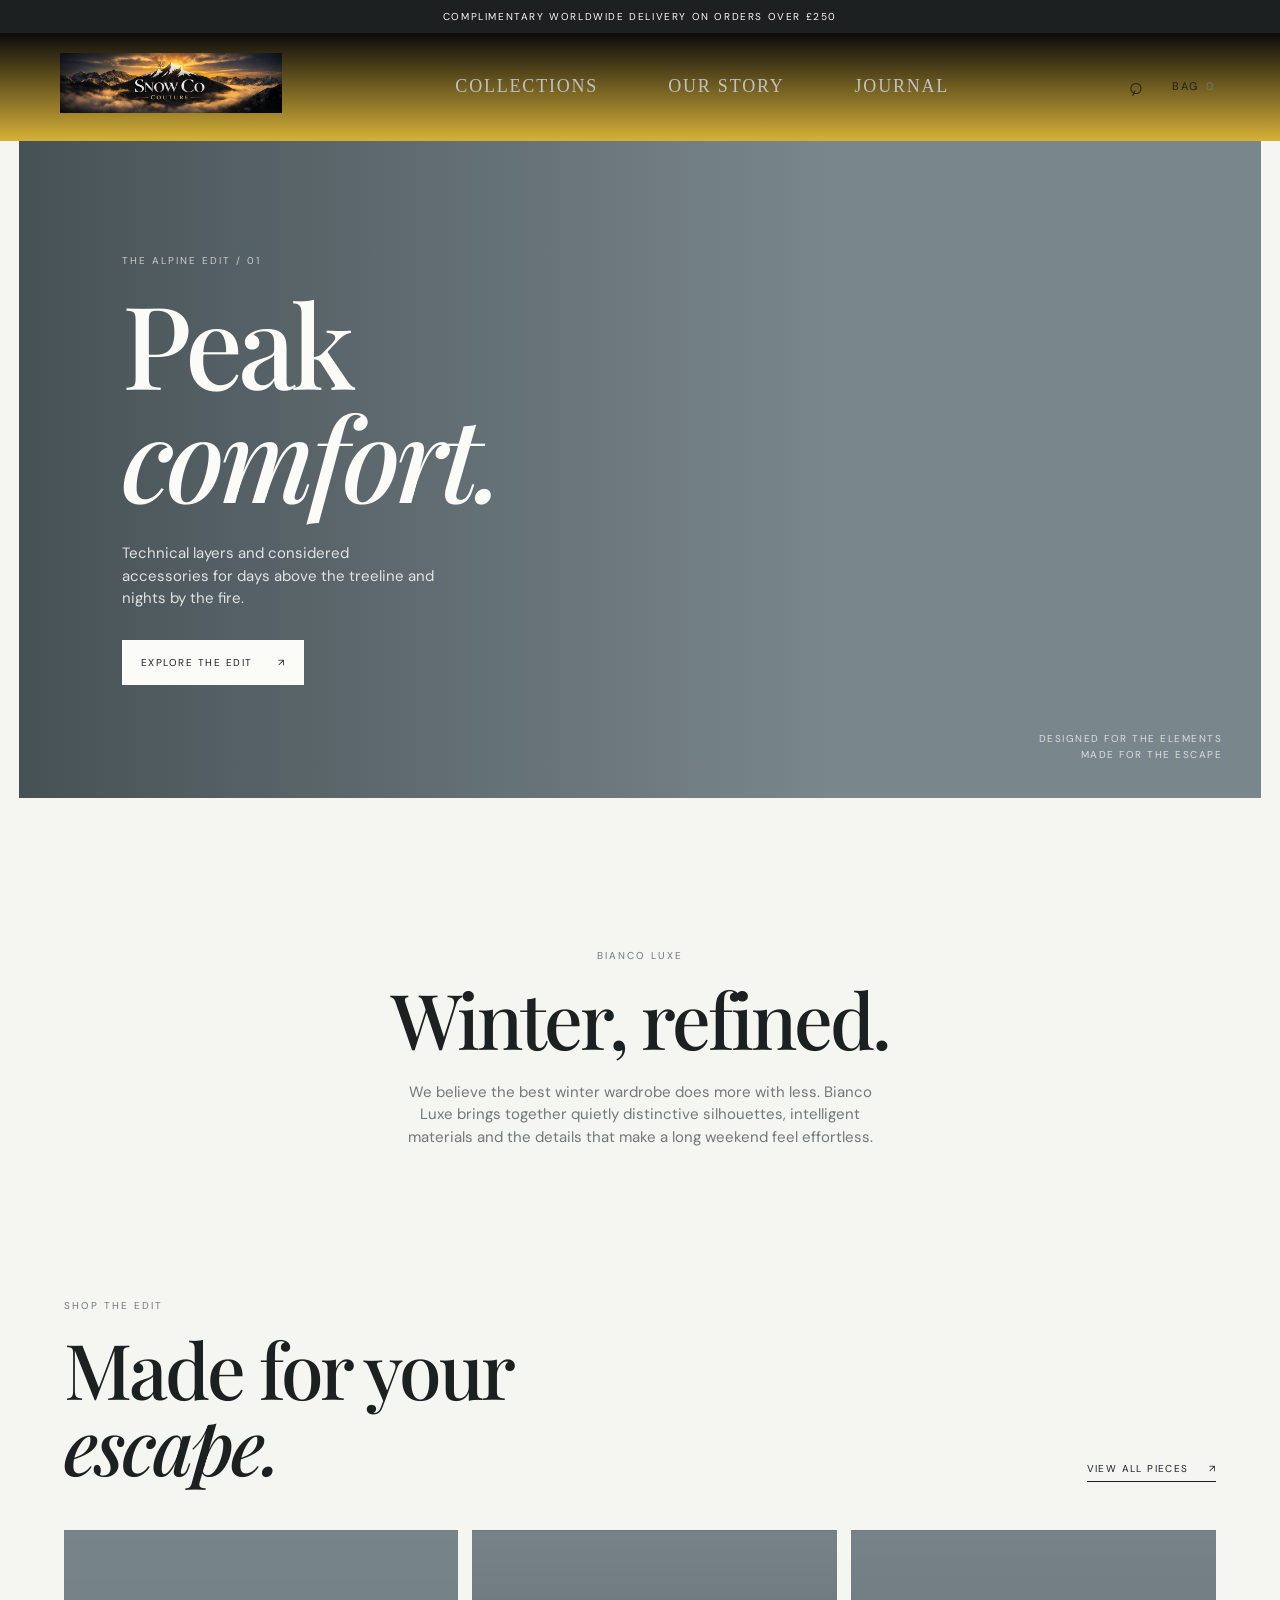
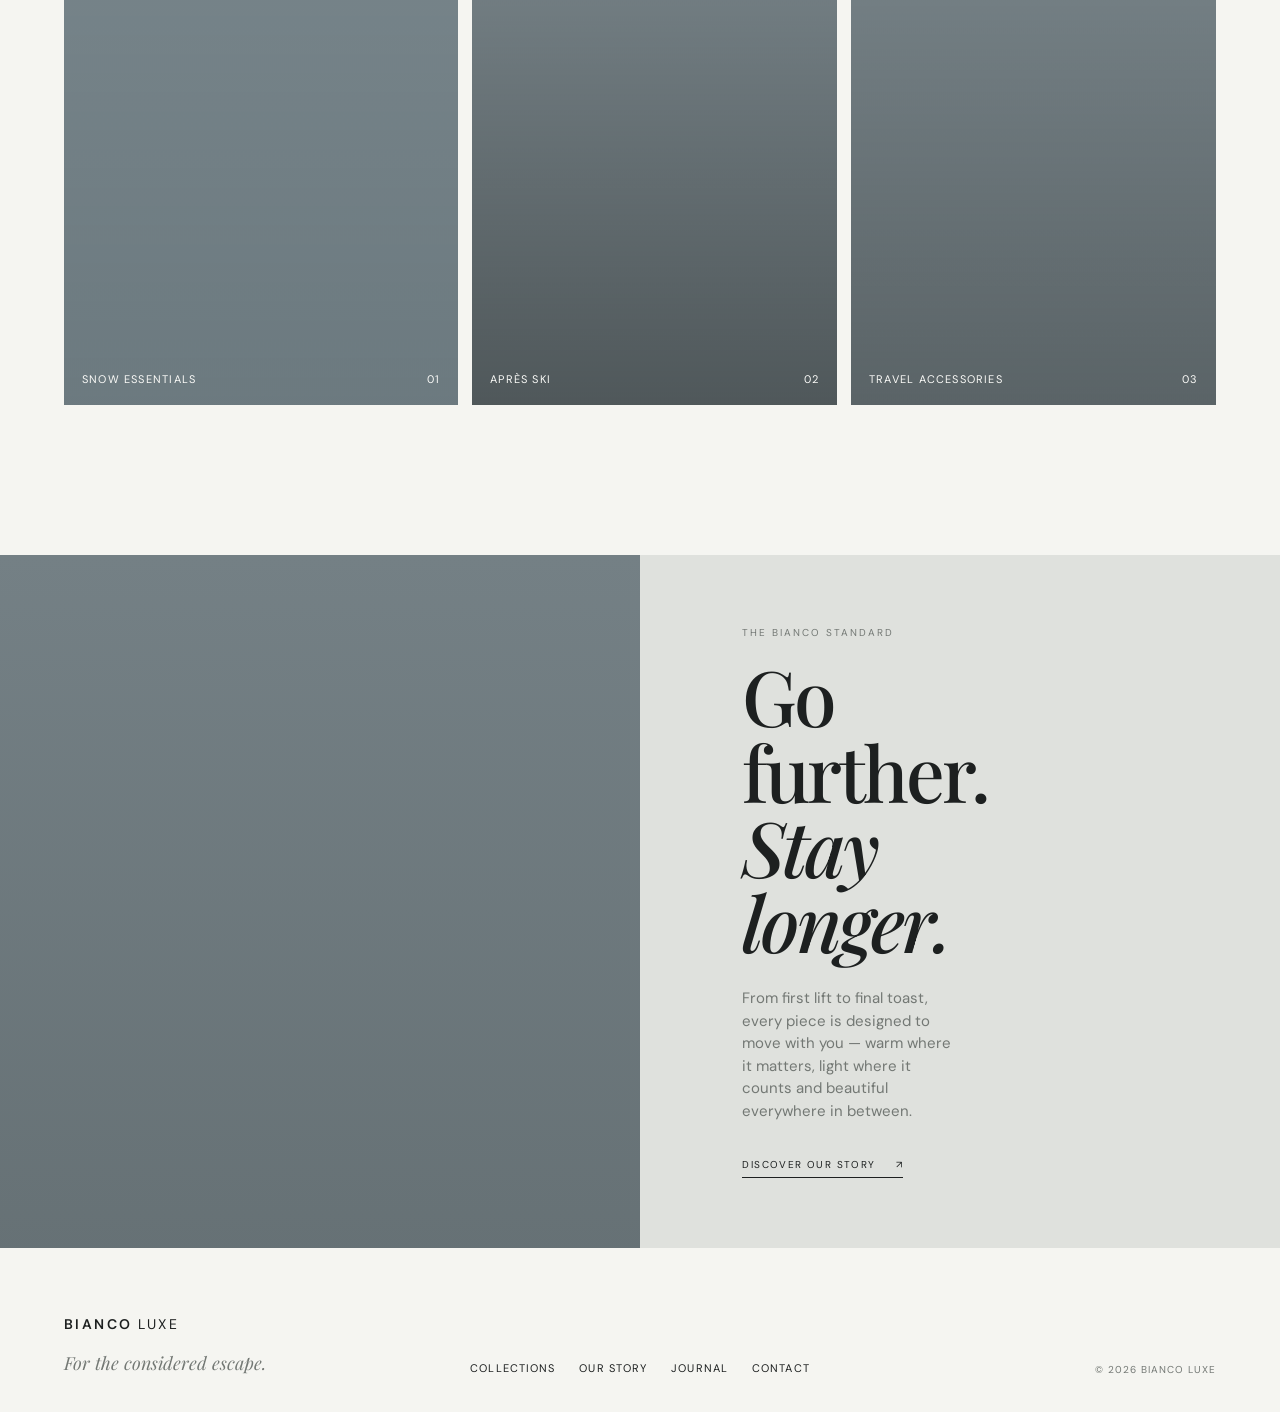
==== commit a675d26e: "Add Snow Co Couture header styling with banner logo Add snowco-header/nav-links CSS and apply it to " ====
--- a/index.html
+++ b/index.html
@@ -13,9 +13,11 @@
 <body>
   <div class="announcement">Complimentary worldwide delivery on orders over £250</div>
 
-  <header class="site-header">
-    <a class="wordmark" href="/" aria-label="Bianco Luxe home">BIANCO <span>LUXE</span></a>
-    <nav class="main-nav" aria-label="Main navigation">
+  <header class="site-header snowco-header">
+    <a class="logo" href="/" aria-label="Bianco Luxe home">
+      <img src="assets/Snow Co Banner.png" alt="Bianco Luxe">
+    </a>
+    <nav class="main-nav nav-links" aria-label="Main navigation">
       <a href="#collections">Collections</a>
       <a href="#story">Our story</a>
       <a href="#journal">Journal</a>
--- a/styles.css
+++ b/styles.css
@@ -188,3 +188,31 @@
   .footer-links { flex-wrap: wrap; margin: 45px 0 30px; }
   .copyright { text-align: left; }
 }
+
+/* Snow Co Couture Header Styling */
+.snowco-header {
+  display: flex;
+  justify-content: space-between;
+  align-items: center;
+  background: linear-gradient(to bottom, #0A0A0A 0%, #D4AF37 100%);
+  padding: 20px 60px;
+  border-bottom: 1px solid #D4AF37;
+}
+
+.snowco-header .logo img {
+  height: 60px;
+}
+
+.nav-links a {
+  color: #C0C0C0;
+  text-decoration: none;
+  font-family: 'Didot', serif;
+  font-size: 18px;
+  margin: 0 20px;
+  transition: color 0.3s, border-bottom 0.3s;
+}
+
+.nav-links a:hover {
+  color: #D4AF37;
+  border-bottom: 2px solid #D4AF37;
+}
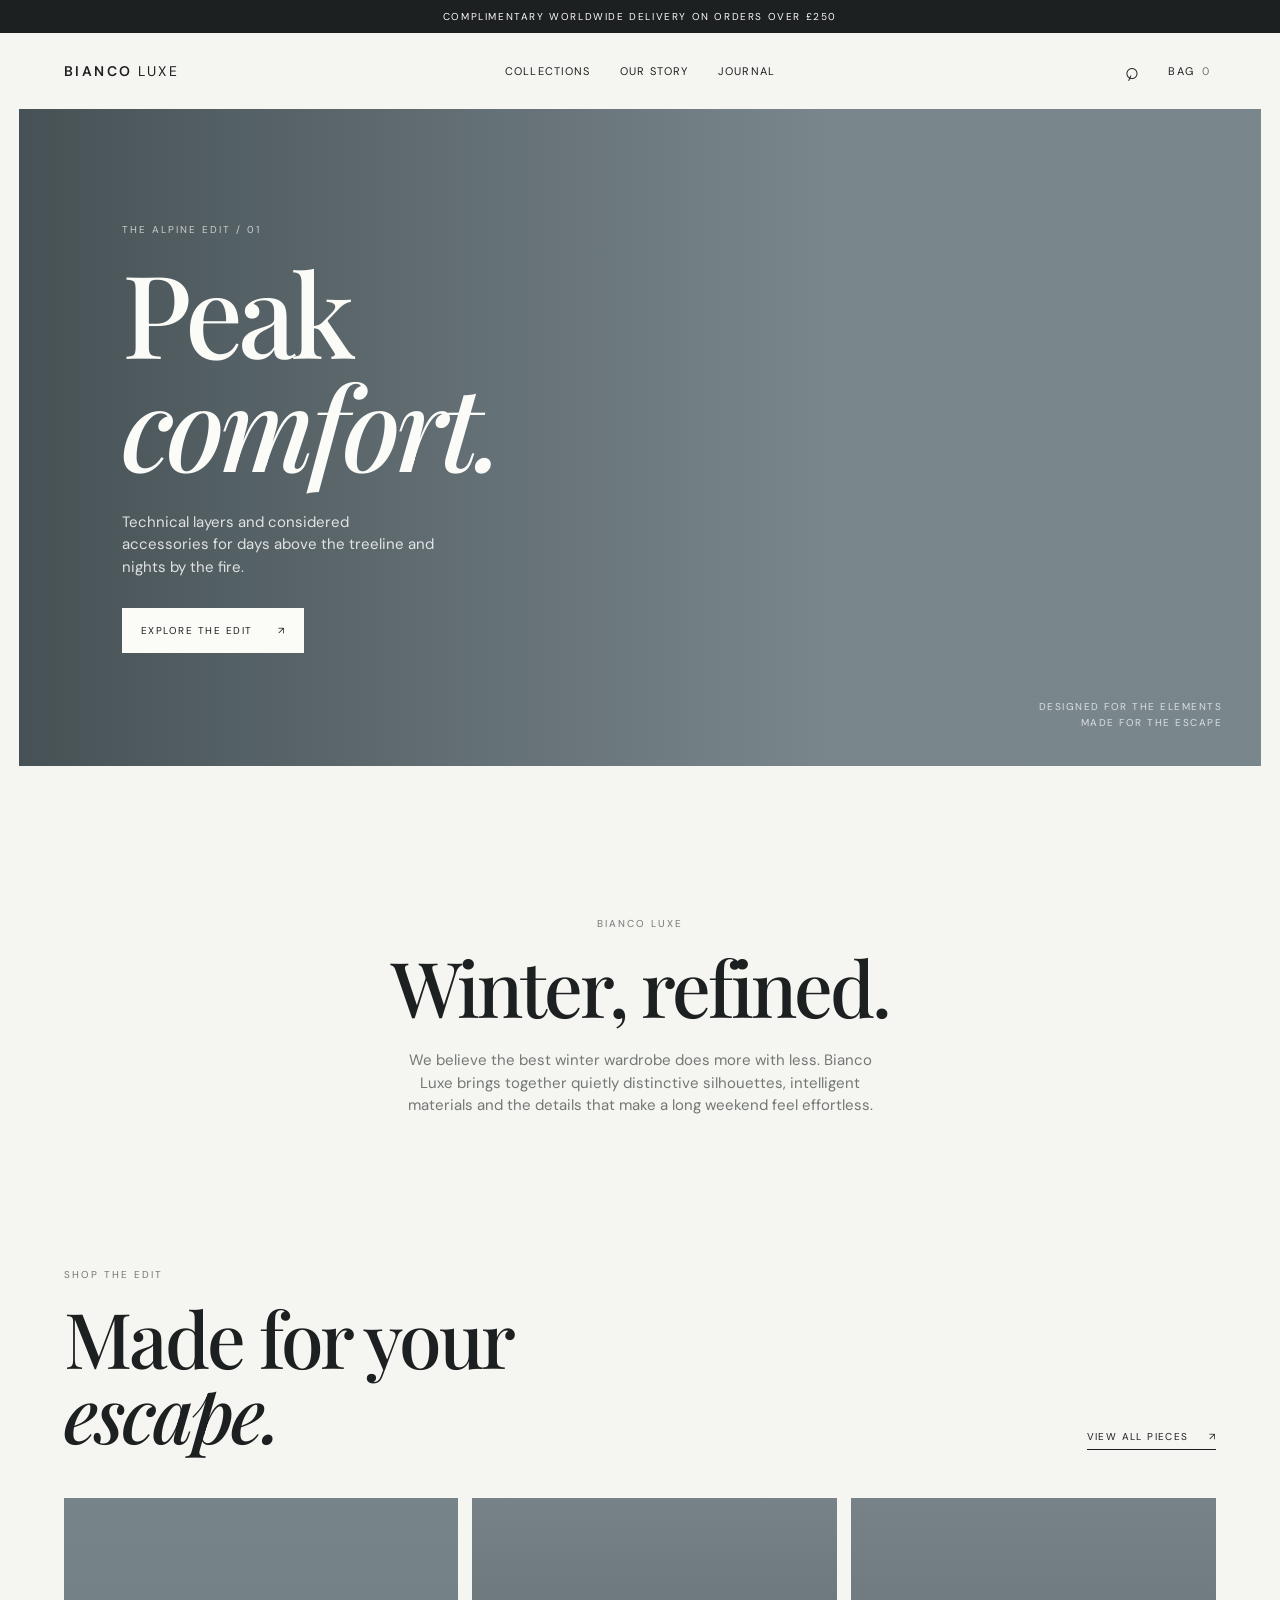
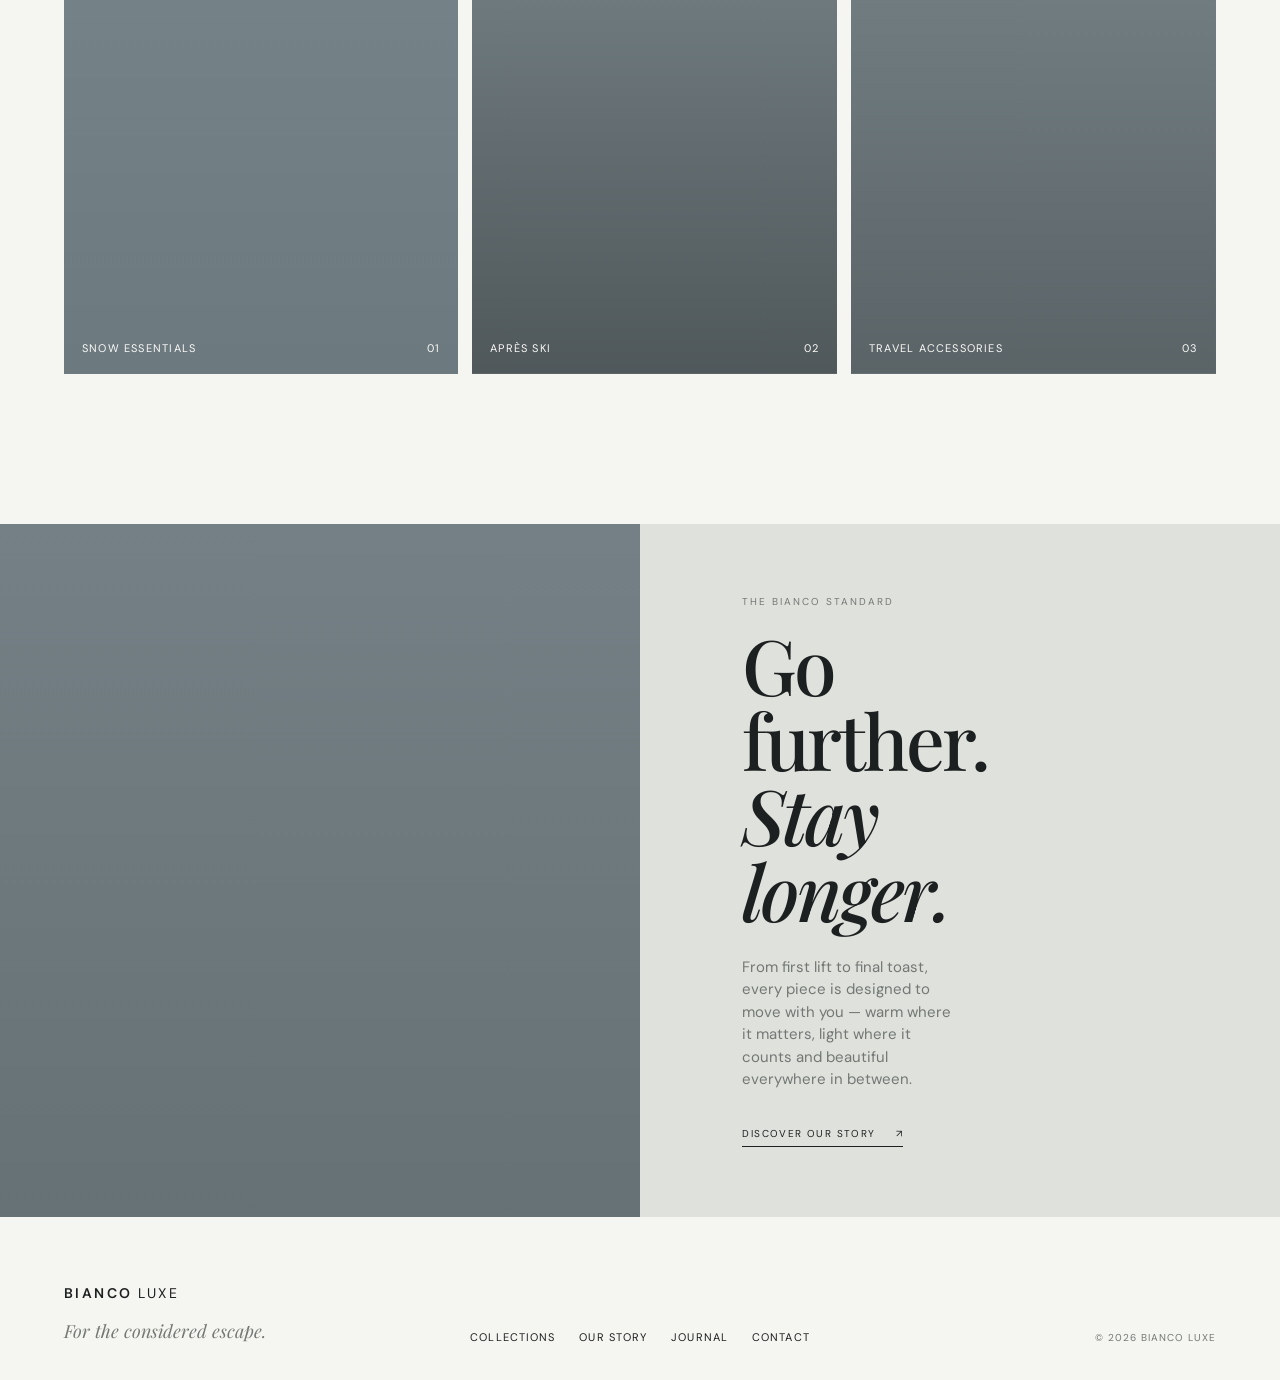
==== commit 94c94226: "Revert "Add Snow Co Couture header styling with banner logo" This reverts commit a675d26e4c763f2a237" ====
--- a/index.html
+++ b/index.html
@@ -13,11 +13,9 @@
 <body>
   <div class="announcement">Complimentary worldwide delivery on orders over £250</div>
 
-  <header class="site-header snowco-header">
-    <a class="logo" href="/" aria-label="Bianco Luxe home">
-      <img src="assets/Snow Co Banner.png" alt="Bianco Luxe">
-    </a>
-    <nav class="main-nav nav-links" aria-label="Main navigation">
+  <header class="site-header">
+    <a class="wordmark" href="/" aria-label="Bianco Luxe home">BIANCO <span>LUXE</span></a>
+    <nav class="main-nav" aria-label="Main navigation">
       <a href="#collections">Collections</a>
       <a href="#story">Our story</a>
       <a href="#journal">Journal</a>
--- a/styles.css
+++ b/styles.css
@@ -188,31 +188,3 @@
   .footer-links { flex-wrap: wrap; margin: 45px 0 30px; }
   .copyright { text-align: left; }
 }
-
-/* Snow Co Couture Header Styling */
-.snowco-header {
-  display: flex;
-  justify-content: space-between;
-  align-items: center;
-  background: linear-gradient(to bottom, #0A0A0A 0%, #D4AF37 100%);
-  padding: 20px 60px;
-  border-bottom: 1px solid #D4AF37;
-}
-
-.snowco-header .logo img {
-  height: 60px;
-}
-
-.nav-links a {
-  color: #C0C0C0;
-  text-decoration: none;
-  font-family: 'Didot', serif;
-  font-size: 18px;
-  margin: 0 20px;
-  transition: color 0.3s, border-bottom 0.3s;
-}
-
-.nav-links a:hover {
-  color: #D4AF37;
-  border-bottom: 2px solid #D4AF37;
-}
